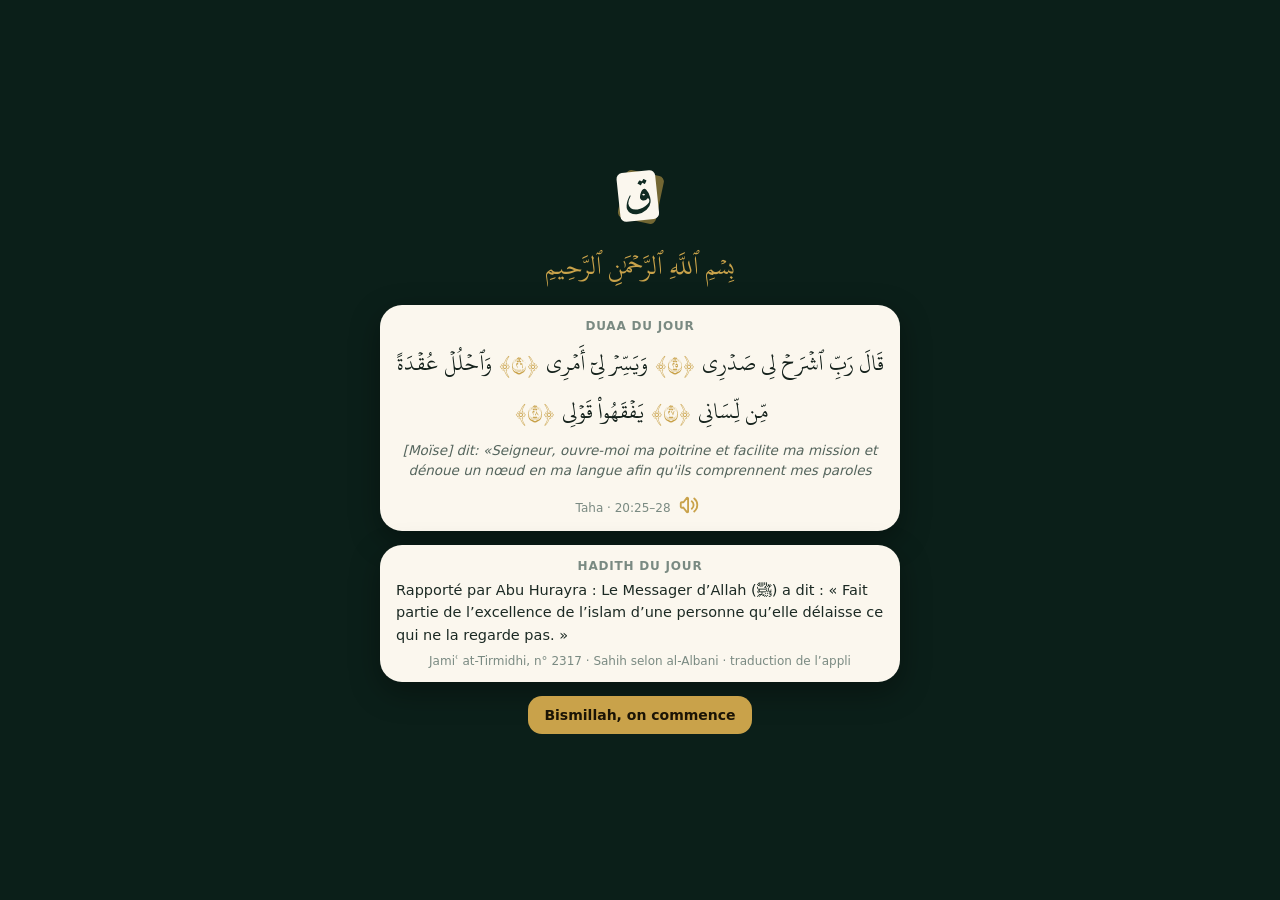
==== index.html @ bb736554 "v2.6.0 : Mot à mot, retirer un mot placé puis valider Co-Authored-By: Claude Sonnet 5.5 <noreply@ant" ====
<!DOCTYPE html>
<html lang="fr">
<head>
<meta charset="utf-8">
<meta name="viewport" content="width=device-width, initial-scale=1, viewport-fit=cover, user-scalable=no">
<title>Muraja'a — Révision du Coran</title>
<meta name="description" content="Révise le Coran en jouant : cartes à glisser, audio, récitation et suivi.">
<meta property="og:type" content="website">
<meta property="og:site_name" content="Muraja'a">
<meta property="og:title" content="Muraja'a : révise le Coran en jouant">
<meta property="og:description" content="Cartes à glisser, audio, récitation et suivi de ta mémorisation.">
<meta property="og:url" content="https://generalmanagerapp.github.io/coran-revision/">
<meta property="og:image" content="https://generalmanagerapp.github.io/coran-revision/icons/og-image.png">
<meta property="og:image:width" content="1200">
<meta property="og:image:height" content="630">
<meta name="twitter:card" content="summary_large_image">
<meta name="twitter:image" content="https://generalmanagerapp.github.io/coran-revision/icons/og-image.png">
<meta name="theme-color" content="#0f2a22">
<link rel="manifest" href="manifest.webmanifest">
<link rel="icon" href="icons/icon.svg" type="image/svg+xml">
<link rel="icon" href="icons/favicon-32.png" sizes="32x32" type="image/png">
<link rel="apple-touch-icon" href="icons/apple-touch-icon.png">
<meta name="apple-mobile-web-app-capable" content="yes">
<meta name="apple-mobile-web-app-title" content="Muraja'a">
<meta name="application-name" content="Muraja'a">
<meta name="apple-mobile-web-app-status-bar-style" content="black-translucent">
<link rel="preload" href="fonts/uthmanic-hafs.woff2?v=2.6.0" as="font" type="font/woff2" crossorigin>
<link rel="stylesheet" href="style.css?v=2.6.0">
</head>
<body>
<div id="app">
  <header class="top">
    <div class="brand"><img class="logo" src="icons/logo-mark.svg" alt="" width="22" height="25"> Muraja'a <span class="brand-ar">مراجعة</span></div>
    <div id="sessionInfo" class="session"></div>
  </header>

  <main>
    <!-- RÉVISER -->
    <section id="view-revise" class="view active">
      <div id="modeBar" class="modebar"></div>
      <div id="weakBar" class="weakbar" hidden></div>
      <div id="goal" class="goal"><span></span><i><b></b></i></div>
      <div id="deck" class="deck"></div>
      <div id="deckHint" class="hint"></div>
    </section>

    <!-- SOURATES -->
    <section id="view-surahs" class="view">
      <div class="seg"><button data-tab="s" class="on">Sourates</button><button data-tab="j">Juz</button><button data-tab="h">Hizb</button></div>
      <div class="toolbar">
        <input id="surahSearch" type="search" placeholder="Rechercher une sourate…">
      </div>
      <div class="quick">
        <button data-quick="amma">Juz ʿAmma</button>
        <button data-quick="tabarak">Juz Tabārak</button>
        <button data-quick="none">Tout décocher</button>
      </div>
      <div id="selCount" class="selcount"></div>
      <div id="surahList"></div>
    </section>

    <!-- LIRE -->
    <section id="view-read" class="view">
      <div class="rbar">
        <button data-rnav="-1" aria-label="Sourate précédente">‹</button>
        <select id="readSel" aria-label="Sourate"></select>
        <button data-rnav="1" aria-label="Sourate suivante">›</button>
      </div>
      <div class="rctl">
        <button id="rPlay" class="btn gold"><svg class="ic " width="18" height="18" viewBox="0 0 24 24" fill="none" stroke="currentColor" stroke-width="2" stroke-linecap="round" stroke-linejoin="round" aria-hidden="true"><path d="M7 4v16l13 -8l-13 -8" /></svg> Écouter</button>
        <button id="rRep" class="btn light" aria-pressed="false"><svg class="ic " width="18" height="18" viewBox="0 0 24 24" fill="none" stroke="currentColor" stroke-width="2" stroke-linecap="round" stroke-linejoin="round" aria-hidden="true"><path d="M4 12v-3a3 3 0 0 1 3 -3h13m-3 -3l3 3l-3 3" /> <path d="M20 12v3a3 3 0 0 1 -3 3h-13m3 3l-3 -3l3 -3" /></svg> Répéter le verset</button>
        <button id="rMask" class="btn light" aria-pressed="false"><svg class="ic " width="18" height="18" viewBox="0 0 24 24" fill="none" stroke="currentColor" stroke-width="2" stroke-linecap="round" stroke-linejoin="round" aria-hidden="true"><path d="M10.585 10.587a2 2 0 0 0 2.829 2.828" /> <path d="M16.681 16.673a8.717 8.717 0 0 1 -4.681 1.327c-3.6 0 -6.6 -2 -9 -6c1.272 -2.12 2.712 -3.678 4.32 -4.674m2.86 -1.146a9.055 9.055 0 0 1 1.82 -.18c3.6 0 6.6 2 9 6c-.666 1.11 -1.379 2.067 -2.138 2.87" /> <path d="M3 3l18 18" /></svg> Masquer</button>
      </div>
      <div id="rExtra" class="rctl2"></div>
      <div id="readBox"></div>
      <div id="nowPlay" class="nowplay" hidden><button data-np="-1" aria-label="Verset précédent">‹</button><span></span><button data-np="1" aria-label="Verset suivant">›</button></div>
    </section>

    <!-- STATS -->
    <section id="view-stats" class="view"><div id="statsBox"></div><div class="adbox" id="adStats" hidden></div></section>

    <!-- RÉGLAGES -->
    <section id="view-settings" class="view"><div id="settingsBox"></div><div class="adbox" id="adSet" hidden></div></section>
  </main>

  <nav class="tabs">
    <button data-view="revise" class="on"><svg class="ic nav" width="23" height="23" viewBox="0 0 24 24" fill="none" stroke="currentColor" stroke-width="2" stroke-linecap="round" stroke-linejoin="round" aria-hidden="true"><path d="M3.604 7.197l7.138 -3.109a.96 .96 0 0 1 1.27 .527l4.924 11.902a1 1 0 0 1 -.514 1.304l-7.137 3.109a.96 .96 0 0 1 -1.271 -.527l-4.924 -11.903a1 1 0 0 1 .514 -1.304l0 .001" /> <path d="M15 4h1a1 1 0 0 1 1 1v3.5" /> <path d="M20 6c.264 .112 .52 .217 .768 .315a1 1 0 0 1 .53 1.311l-2.298 5.374" /></svg>Réviser</button>
    <button data-view="read"><svg class="ic nav" width="23" height="23" viewBox="0 0 24 24" fill="none" stroke="currentColor" stroke-width="2" stroke-linecap="round" stroke-linejoin="round" aria-hidden="true"><path d="M19 4v16h-12a2 2 0 0 1 -2 -2v-12a2 2 0 0 1 2 -2h12" /> <path d="M19 16h-12a2 2 0 0 0 -2 2" /> <path d="M9 8h6" /></svg>Lire</button>
    <button data-view="surahs"><svg class="ic nav" width="23" height="23" viewBox="0 0 24 24" fill="none" stroke="currentColor" stroke-width="2" stroke-linecap="round" stroke-linejoin="round" aria-hidden="true"><path d="M3.5 5.5l1.5 1.5l2.5 -2.5" /> <path d="M3.5 11.5l1.5 1.5l2.5 -2.5" /> <path d="M3.5 17.5l1.5 1.5l2.5 -2.5" /> <path d="M11 6l9 0" /> <path d="M11 12l9 0" /> <path d="M11 18l9 0" /></svg>Sourates</button>
    <button data-view="stats"><svg class="ic nav" width="23" height="23" viewBox="0 0 24 24" fill="none" stroke="currentColor" stroke-width="2" stroke-linecap="round" stroke-linejoin="round" aria-hidden="true"><path d="M3 13a1 1 0 0 1 1 -1h4a1 1 0 0 1 1 1v6a1 1 0 0 1 -1 1h-4a1 1 0 0 1 -1 -1l0 -6" /> <path d="M15 9a1 1 0 0 1 1 -1h4a1 1 0 0 1 1 1v10a1 1 0 0 1 -1 1h-4a1 1 0 0 1 -1 -1l0 -10" /> <path d="M9 5a1 1 0 0 1 1 -1h4a1 1 0 0 1 1 1v14a1 1 0 0 1 -1 1h-4a1 1 0 0 1 -1 -1l0 -14" /> <path d="M4 20h14" /></svg>Suivi</button>
    <button data-view="settings"><svg class="ic nav" width="23" height="23" viewBox="0 0 24 24" fill="none" stroke="currentColor" stroke-width="2" stroke-linecap="round" stroke-linejoin="round" aria-hidden="true"><path d="M10.325 4.317c.426 -1.756 2.924 -1.756 3.35 0a1.724 1.724 0 0 0 2.573 1.066c1.543 -.94 3.31 .826 2.37 2.37a1.724 1.724 0 0 0 1.065 2.572c1.756 .426 1.756 2.924 0 3.35a1.724 1.724 0 0 0 -1.066 2.573c.94 1.543 -.826 3.31 -2.37 2.37a1.724 1.724 0 0 0 -2.572 1.065c-.426 1.756 -2.924 1.756 -3.35 0a1.724 1.724 0 0 0 -2.573 -1.066c-1.543 .94 -3.31 -.826 -2.37 -2.37a1.724 1.724 0 0 0 -1.065 -2.572c-1.756 -.426 -1.756 -2.924 0 -3.35a1.724 1.724 0 0 0 1.066 -2.573c-.94 -1.543 .826 -3.31 2.37 -2.37c1 .608 2.296 .07 2.572 -1.065" /> <path d="M9 12a3 3 0 1 0 6 0a3 3 0 0 0 -6 0" /></svg>Réglages</button>
  </nav>
</div>
<div id="loading" class="loading"><div class="lts" aria-hidden="true"><i class="lt" style="left:43%;top:24%;font-size:32px;--r:-2deg;animation-delay:-1.2s;animation-duration:5.2s">ق</i><i class="lt" style="left:76%;top:12%;font-size:31px;--r:2deg;animation-delay:-2.7s;animation-duration:5.9s">ر</i><i class="lt" style="left:55%;top:13%;font-size:29px;--r:11deg;animation-delay:-0.7s;animation-duration:7.2s">آ</i><i class="lt" style="left:17%;top:33%;font-size:29px;--r:11deg;animation-delay:-1.9s;animation-duration:7.3s">ن</i><i class="lt" style="left:76%;top:55%;font-size:34px;--r:-7deg;animation-delay:-0.1s;animation-duration:5.9s">ك</i><i class="lt" style="left:55%;top:23%;font-size:37px;--r:-19deg;animation-delay:-1.6s;animation-duration:7.3s">ت</i><i class="lt" style="left:76%;top:78%;font-size:30px;--r:11deg;animation-delay:-1.9s;animation-duration:6.5s">ا</i><i class="lt" style="left:9%;top:84%;font-size:53px;--r:24deg;animation-delay:-0.6s;animation-duration:7.7s">ب</i><i class="lt" style="left:42%;top:64%;font-size:45px;--r:-10deg;animation-delay:-1.8s;animation-duration:6.8s">ه</i><i class="lt" style="left:25%;top:36%;font-size:57px;--r:-4deg;animation-delay:-0.2s;animation-duration:6.2s">د</i><i class="lt" style="left:59%;top:41%;font-size:58px;--r:1deg;animation-delay:-1.8s;animation-duration:5.3s">ى</i><i class="lt" style="left:23%;top:48%;font-size:28px;--r:17deg;animation-delay:-0.5s;animation-duration:7.0s">ن</i><i class="lt" style="left:11%;top:76%;font-size:46px;--r:-4deg;animation-delay:-1.7s;animation-duration:8.5s">و</i><i class="lt" style="left:90%;top:49%;font-size:55px;--r:-21deg;animation-delay:-1.8s;animation-duration:7.3s">ر</i><i class="lt" style="left:13%;top:39%;font-size:29px;--r:21deg;animation-delay:-1.4s;animation-duration:7.7s">ح</i><i class="lt" style="left:91%;top:44%;font-size:54px;--r:-7deg;animation-delay:-1.9s;animation-duration:9.0s">م</i><i class="lt" style="left:93%;top:54%;font-size:55px;--r:-3deg;animation-delay:-2.7s;animation-duration:6.4s">ة</i><i class="lt" style="left:23%;top:83%;font-size:44px;--r:-17deg;animation-delay:-0.4s;animation-duration:5.2s">ذ</i><i class="lt" style="left:33%;top:55%;font-size:31px;--r:-15deg;animation-delay:-1.2s;animation-duration:8.5s">ك</i><i class="lt" style="left:59%;top:56%;font-size:53px;--r:10deg;animation-delay:-1.6s;animation-duration:8.5s">ر</i><i class="lt" style="left:37%;top:58%;font-size:50px;--r:-11deg;animation-delay:-3.0s;animation-duration:7.7s">ع</i><i class="lt" style="left:21%;top:15%;font-size:40px;--r:-25deg;animation-delay:-0.5s;animation-duration:5.9s">ل</i><i class="lt" style="left:64%;top:80%;font-size:35px;--r:1deg;animation-delay:-0.5s;animation-duration:6.1s">م</i><i class="lt" style="left:70%;top:52%;font-size:34px;--r:19deg;animation-delay:-1.8s;animation-duration:6.3s">إ</i><i class="lt" style="left:67%;top:84%;font-size:55px;--r:24deg;animation-delay:-2.0s;animation-duration:8.0s">ي</i><i class="lt" style="left:89%;top:76%;font-size:32px;--r:5deg;animation-delay:-1.2s;animation-duration:6.6s">م</i></div><span class="ltxt">Chargement du Coran…</span></div>
<script src="ads-config.js?v=2.6.0"></script>
<script src="app.js?v=2.6.0"></script>
</body>
</html>
---- style.css ----
@font-face{font-family:'Uthmanic Hafs';src:url(fonts/uthmanic-hafs.woff2?v=2.0.2) format('woff2');font-display:swap}
@font-face{font-family:'Amiri Quran';src:url(fonts/amiri-quran-arabic-400-normal.woff2) format('woff2');font-display:swap}
:root,[data-theme=emeraude]{
  --bg:#0b1f19;--bg2:#0f2a22;--surface2:#0d241d;--bg-img:none;--text:#eef3ef;--text2:#b9c9c0;--text3:#8fa79b;--line2:#1d3d33;--line3:#2c5446;
  --gold:#c9a24a;--on-gold:#1b1405;--card:#fbf7ee;--ink:#1c2a24;--muted:#7a8a82;--line:#e6dfcf;--opt:#fff;--tagbg:#efe6d0;--tagfg:#7a5d1d;
  --arc:#14211b;--frc:#55655d;--ar-list:#e9dcb8;--green:#2f9e6a;--red:#d4554b;--amber:#e0a33a;
  --good-bg:#e7f6ee;--good-fg:#1e7a50;--bad-bg:#fbe9e7;--bad-fg:#a8352c;--mid-bg:#fdf2dc;--mid-fg:#8a5d0b;--btn:#1c3a30;
  --r-card:22px;--r-opt:14px;--r-btn:14px;--r-chip:999px;--card-shadow:0 10px 30px rgba(0,0,0,.35);--card-border:0;--opt-bw:2px;--opt-shadow:none;--btn-border:0;--chip-bw:1px;
  --font:system-ui,-apple-system,'Segoe UI',Roboto,sans-serif;--font-title:var(--font);
  --ar:'Uthmanic Hafs','Amiri Quran','Scheherazade New','Traditional Arabic',serif;
}
[data-theme=manuscrit]{
  --bg:#efe2c4;--bg2:#e6d5ae;--surface2:#e9dab8;--text:#3b2a1a;--text2:#5a3f26;--text3:#7a5a3a;--line2:#cdb48a;--line3:#b08a5a;
  --gold:#9b2c1f;--on-gold:#f7ecd4;--card:#f8efd9;--ink:#2a1a0c;--muted:#7a5a3a;--line:#d6bd92;--opt:#fbf5e6;--tagbg:#f1dcc6;--tagfg:#9b2c1f;
  --arc:#2a1a0c;--frc:#6b4a2a;--ar-list:#5a3412;--green:#4f6b2a;--good-bg:#eef0d8;--good-fg:#3f5a1f;--btn:#5a3412;
  --r-card:6px;--r-opt:4px;--r-btn:4px;--r-chip:4px;--card-shadow:0 2px 0 #c7a676,0 8px 20px rgba(90,52,18,.18);--card-border:1px solid #c7a676;--opt-bw:1px;
  --font:'Cormorant Garamond',Georgia,serif;--font-title:var(--font);
}
[data-theme=manuscrit] .card{outline:1px solid #c7a676;outline-offset:-7px}
[data-theme=manuscrit] body,[data-theme=manuscrit] .opt.fr-opt{font-size:110%}
[data-theme=minimal]{
  --bg:#f5f5f7;--bg2:#ffffff;--surface2:#ececf1;--text:#111;--text2:#3a3a3c;--text3:#6e6e73;--line2:#e5e5ea;--line3:#d1d1d6;
  --gold:#1d4fd8;--on-gold:#fff;--card:#fff;--ink:#111;--muted:#6e6e73;--line:#ececf1;--opt:#f5f5f7;--tagbg:#eef3ff;--tagfg:#1d4fd8;
  --arc:#111;--frc:#6e6e73;--ar-list:#111;--green:#1d4fd8;--good-bg:#eef3ff;--good-fg:#1d4fd8;--btn:#111;
  --r-card:20px;--r-opt:12px;--r-btn:12px;--card-shadow:0 1px 2px rgba(0,0,0,.06),0 8px 24px rgba(0,0,0,.06);--opt-bw:1.5px;
  --font:Inter,system-ui,-apple-system,sans-serif;
}
[data-theme=minimal] .chip{background:#e8e8ed;border-color:transparent}
[data-theme=minimal] .chip.on{background:#111;border-color:#111;color:#fff}
[data-theme=nuit]{
  --bg:#0d1033;--bg2:#0a0c28;--surface2:#141850;--text:#e8ebff;--text2:#c7cdf5;--text3:#9aa3d9;--line2:#1e2360;--line3:#2e3577;
  --gold:#f4e3a1;--on-gold:#1b1d3d;--card:#171b4a;--ink:#fff;--muted:#9aa3d9;--line:#2e3577;--opt:#1f2459;--tagbg:#262b6b;--tagfg:#f4e3a1;
  --arc:#fff;--frc:#b7bde8;--ar-list:#f4e3a1;--green:#5ee0b0;--good-bg:#1d3b48;--good-fg:#7ff0c6;--bad-bg:#4a1f35;--bad-fg:#ff9fb5;--mid-bg:#4a3d1f;--mid-fg:#ffd98a;--btn:#262b6b;
  --r-card:26px;--r-opt:16px;--r-btn:16px;--card-shadow:0 0 40px rgba(120,130,255,.15);--card-border:1px solid #2e3577;--opt-bw:1.5px;
  --font:Nunito,system-ui,sans-serif;
  --bg-img:radial-gradient(1.5px 1.5px at 20px 30px,#fff,transparent),radial-gradient(1px 1px at 90px 80px,#ddd,transparent),radial-gradient(1.5px 1.5px at 160px 20px,#fff,transparent),radial-gradient(1px 1px at 130px 140px,#ccc,transparent),radial-gradient(1px 1px at 40px 170px,#eee,transparent);--bg-size:200px 200px;
}
[data-theme=ludique]{
  --bg:#eafaf3;--bg2:#ffffff;--surface2:#d9f3e7;--text:#21323a;--text2:#3d5560;--text3:#6a7d86;--line2:#c9e9db;--line3:#bfe3d3;
  --gold:#16a36b;--on-gold:#fff;--card:#fff;--ink:#21323a;--muted:#6a7d86;--line:#e2ece8;--opt:#fff;--tagbg:#fff2c9;--tagfg:#a26a00;
  --arc:#21323a;--frc:#6a7d86;--ar-list:#16a36b;--green:#16a36b;--good-bg:#d9f7e8;--good-fg:#0e7a4f;--btn:#ff8a5b;
  --r-card:28px;--r-opt:18px;--r-btn:18px;--r-chip:14px;--card-shadow:0 6px 0 #c9e9db;--opt-bw:2.5px;--opt-shadow:0 4px 0 #e2ece8;
  --font:'Baloo 2',system-ui,sans-serif;
}
[data-theme=ludique] .chip{background:#fff;border-color:transparent;box-shadow:0 3px 0 #c9e9db}
[data-theme=ludique] .chip.on{box-shadow:0 3px 0 #0e7a4f}
[data-theme=ludique] .btn{box-shadow:0 4px 0 rgba(0,0,0,.18)}
[data-theme=ludique] .opt.good{box-shadow:0 4px 0 #0e7a4f}
[data-theme=desert]{
  --bg:#f3e3c7;--bg2:#fffaf1;--surface2:#ecd6b3;--text:#3d2b1f;--text2:#6b4a2f;--text3:#8a6a4c;--line2:#e3c9a0;--line3:#c9a57a;
  --gold:#b8561b;--on-gold:#fff8ec;--card:#fffaf1;--ink:#3d2b1f;--muted:#8a6a4c;--line:#ecd6b3;--opt:#fbf1e1;--tagbg:#f6e1c3;--tagfg:#8a4a17;
  --arc:#3d2b1f;--frc:#7a5a40;--ar-list:#7a3e12;--green:#6b8a2f;--good-bg:#edf3dc;--good-fg:#4f6b1f;--btn:#7a3e12;
  --card-shadow:0 12px 30px rgba(122,62,18,.18);--opt-bw:1.5px;
  --font:Lora,Georgia,serif;
  --bg-img:url("data:image/svg+xml,%3Csvg xmlns='http://www.w3.org/2000/svg' viewBox='0 0 390 180' preserveAspectRatio='none'%3E%3Cpath d='M0 120 Q100 60 200 110 T390 90 V180 H0z' fill='%23e8cfa3'/%3E%3Cpath d='M0 150 Q120 100 240 140 T390 130 V180 H0z' fill='%23dcb982'/%3E%3C/svg%3E");--bg-size:100% 30%;
}
[data-theme=desert] body{background-repeat:no-repeat;background-position:bottom}
[data-theme=medina]{
  --bg:#dbe9fb;--bg2:#ffffff;--surface2:#c9dcf7;--text:#0e2a52;--text2:#2a4a78;--text3:#5a7398;--line2:#cfe0fb;--line3:#a9c4ee;
  --gold:#2d6cdf;--on-gold:#fff;--card:#fff;--ink:#0e2a52;--muted:#5a7398;--line:#cfe0fb;--opt:#f2f7ff;--tagbg:#e6efff;--tagfg:#2d6cdf;
  --arc:#0e2a52;--frc:#5a7398;--ar-list:#2d6cdf;--green:#1b9e6e;--good-bg:#e3f7ef;--good-fg:#137a54;--btn:#0e2a52;
  --r-card:22px;--r-opt:16px;--r-btn:16px;--card-shadow:0 10px 30px rgba(45,108,223,.22);--opt-bw:1.5px;
  --font:Quicksand,system-ui,sans-serif;
}
[data-theme=medina] .card{border-radius:140px 140px 22px 22px}
[data-theme=medina] .card .head{padding-top:30px;justify-content:center;gap:10px}
[data-theme=medina] .top{background:#2d6cdf;color:#fff;border-radius:0 0 28px 28px;margin-bottom:8px}
[data-theme=medina] .session{color:#dbe9fb}
[data-theme=oled]{
  --bg:#000;--bg2:#000;--surface2:#0d0d0d;--text:#fff;--text2:#bbb;--text3:#777;--line2:#1a1a1a;--line3:#2a2a2a;
  --gold:#7dff9b;--on-gold:#000;--card:#0d0d0d;--ink:#eee;--muted:#8a8a8a;--line:#262626;--opt:#141414;--tagbg:#1a1a1a;--tagfg:#7dff9b;
  --arc:#fff;--frc:#9a9a9a;--ar-list:#ddd;--green:#7dff9b;--good-bg:#0c2014;--good-fg:#7dff9b;--bad-bg:#2a0d0d;--bad-fg:#ff7b7b;--mid-bg:#2a220d;--mid-fg:#ffd27b;--btn:#1a1a1a;
  --r-card:18px;--r-opt:12px;--r-btn:12px;--r-chip:8px;--card-shadow:none;--card-border:1px solid #222;--opt-bw:1px;
  --font:Inter,system-ui,sans-serif;--font-title:'JetBrains Mono',monospace;
}
[data-theme=oled] .chip.on{background:transparent;color:#7dff9b}
[data-theme=nuit] .btn.ok{color:#0d1033}
[data-theme=oled] .btn.ok,[data-theme=oled] .btn.gold{color:#000}
/* sélecteur de thème */
.themes{display:grid;grid-template-columns:repeat(2,1fr);gap:10px;margin-bottom:10px}
.theme{display:flex;align-items:center;gap:10px;padding:10px;border-radius:14px;border:2px solid var(--line2);background:var(--bg2);color:var(--text);font:600 13.5px var(--font);text-align:left}
.theme.on{border-color:var(--gold)}
.theme .sw{display:flex;width:44px;height:30px;border-radius:8px;overflow:hidden;flex-shrink:0;border:1px solid rgba(0,0,0,.15)}
.theme .sw i{flex:1}
*{box-sizing:border-box;-webkit-tap-highlight-color:transparent}
html,body{margin:0;height:100%;background:var(--bg);color:var(--text);font-family:var(--font);background-image:var(--bg-img);background-attachment:fixed;background-size:var(--bg-size,auto)}
html,body{overflow:hidden;overscroll-behavior:none}
#app{display:flex;flex-direction:column;position:fixed;top:0;bottom:0;left:0;right:0;max-width:560px;margin:0 auto}
.top{display:flex;justify-content:space-between;align-items:center;padding:calc(env(safe-area-inset-top) + 10px) 16px 8px}
.brand{font-weight:700;font-size:17px;letter-spacing:.2px}
.brand{font-family:var(--font-title)}
.logo{vertical-align:-5px;margin-right:6px}
.session{font-size:13px;color:var(--text2)}
main{flex:1;overflow:hidden;position:relative}
.view{display:none;height:100%;overflow-y:auto;padding:4px 14px 20px}
.view.active{display:block}
#view-revise.active{display:flex;flex-direction:column;overflow:hidden}
.tabs{display:flex;background:var(--bg2);border-top:1px solid var(--line2);padding-bottom:env(safe-area-inset-bottom)}
.tabs button{flex:1;background:none;border:0;color:var(--text3);font:600 11px var(--font);padding:8px 0 10px;display:flex;flex-direction:column;align-items:center;gap:2px}
.tabs button span{font-size:19px}
.tabs button.on{color:var(--gold)}

/* mode bar */
.modebar{display:flex;gap:6px;overflow-x:auto;padding:4px 0 10px;scrollbar-width:none;flex-shrink:0}
.modebar::-webkit-scrollbar{display:none}
.chip{flex-shrink:0;border:var(--chip-bw) solid var(--line3);background:transparent;color:var(--text2);border-radius:var(--r-chip);padding:6px 12px;font:600 12.5px var(--font)}
.chip.on{background:var(--gold);border-color:var(--gold);color:var(--on-gold)}

/* deck & cards */
.deck{position:relative;flex:1;min-height:0}
.card{position:absolute;inset:0;background:var(--card);color:var(--ink);border-radius:var(--r-card);box-shadow:var(--card-shadow);border:var(--card-border);
  display:flex;flex-direction:column;overflow:hidden;touch-action:pan-y;user-select:none;will-change:transform}
.card.back{transform:scale(.95) translateY(14px);opacity:.6}
.card.fly{transition:transform .35s ease-out,opacity .35s}
.card .head{display:flex;justify-content:space-between;align-items:center;padding:12px 16px 6px;font-size:12px;color:var(--muted);flex-shrink:0}
.card .tag{background:var(--tagbg);color:var(--tagfg);border-radius:999px;padding:3px 9px;font-weight:700}
.card *{touch-action:pan-y}
.card .body{flex:1;overflow-y:auto;overscroll-behavior:contain;padding:4px 16px 14px;-webkit-overflow-scrolling:touch}
.card .q{font-size:13.5px;color:var(--muted);text-align:center;margin:4px 0 8px;font-weight:600}
.ar{font-family:var(--ar);direction:rtl;text-align:center;line-height:2.1;font-size:calc(27px*var(--as,1));color:var(--arc)}
.ar.small{font-size:calc(22px*var(--as,1));line-height:1.95}
.ar.xs{font-size:calc(19px*var(--as,1));line-height:1.85}
.fr{font-size:13.5px;color:var(--frc);text-align:center;font-style:italic;margin-top:6px;line-height:1.45}
.ref{text-align:center;font-size:12px;color:var(--muted);margin-top:4px}
.blank{display:inline-block;min-width:70px;border-bottom:3px solid var(--gold);margin:0 4px}
.opts{display:flex;flex-direction:column;gap:8px;margin-top:12px}
.opt{background:var(--opt);border:var(--opt-bw) solid var(--line);border-radius:var(--r-opt);box-shadow:var(--opt-shadow);padding:8px 12px;font-family:var(--ar);direction:rtl;font-size:21px;line-height:1.9;color:var(--ink);text-align:right}
.opt.fr-opt{font-family:var(--font);direction:ltr;text-align:left;font-size:15px;line-height:1.4}
.opt.good{border-color:var(--green);background:var(--good-bg)}
.opt.bad{border-color:var(--red);background:var(--bad-bg)}
.opt.dim{opacity:.55}
.opt .num{font-family:var(--font);font-size:12px;font-weight:700;color:var(--on-gold);background:var(--gold);border-radius:50%;width:22px;height:22px;display:inline-flex;align-items:center;justify-content:center;margin-left:8px;vertical-align:middle}
.result{margin-top:12px;padding:10px 12px;border-radius:14px;font-size:14px;font-weight:600;text-align:center}
.result.ok{background:var(--good-bg);color:var(--good-fg)}
.result.mid{background:var(--mid-bg);color:var(--mid-fg)}
.result.ko{background:var(--bad-bg);color:var(--bad-fg)}
.reveal{margin-top:10px;border-top:1px dashed var(--line);padding-top:8px}
.w-ok{color:var(--good-fg)}
.w-ko{color:var(--bad-fg);text-decoration:underline wavy rgba(192,57,43,.5)}
.btnrow{display:flex;gap:8px;justify-content:center;margin-top:12px;flex-wrap:wrap}
.btn{border:var(--btn-border);border-radius:var(--r-btn);padding:11px 16px;font:700 14px var(--font);background:var(--btn);color:#fff}
.btn.gold{background:var(--gold);color:var(--on-gold)}
.btn.light{background:var(--tagbg);color:var(--tagfg)}
.btn.ok{background:var(--green)}
.btn.mid{background:var(--amber)}
.btn.ko{background:var(--red)}
.btn.rec{background:var(--red);animation:pulse 1.2s infinite}
@keyframes pulse{50%{box-shadow:0 0 0 10px rgba(212,85,75,.15)}}
.transcript{font-family:var(--ar);direction:rtl;text-align:center;font-size:19px;color:var(--frc);min-height:30px;margin-top:8px}
.stamp{position:absolute;top:22px;padding:4px 12px;border:3px solid;border-radius:10px;font:800 20px var(--font);opacity:0;transform:rotate(-12deg);pointer-events:none}
.stamp.r{left:18px;color:var(--green);border-color:var(--green)}
.stamp.l{right:18px;color:var(--red);border-color:var(--red);transform:rotate(12deg)}
.hint{text-align:center;font-size:12.5px;color:var(--text2);padding:8px 0 2px;flex-shrink:0;min-height:26px}
.empty{color:var(--text2);text-align:center;padding:40px 20px;line-height:1.6}
.empty .btn{margin-top:14px}
.play{background:none;border:0;font-size:22px;padding:0 4px;cursor:pointer}

/* surahs */
.toolbar input{width:100%;padding:11px 14px;border-radius:12px;border:1px solid var(--line3);background:var(--bg2);color:var(--text);font-size:15px}
.quick{display:flex;gap:6px;margin:10px 0 4px;flex-wrap:wrap}
.quick button{border:1px solid var(--line3);background:transparent;color:var(--text2);border-radius:10px;padding:6px 10px;font:600 12.5px var(--font)}
.selcount{font-size:13px;color:var(--text2);margin:8px 2px}
.juz{margin-top:14px}
.juz h3{display:flex;justify-content:space-between;align-items:center;font-size:13px;color:var(--gold);margin:0 2px 6px;text-transform:uppercase;letter-spacing:.6px}
.juz h3 button{background:none;border:1px solid var(--line3);color:var(--text2);border-radius:8px;font:600 11px var(--font);padding:3px 8px;text-transform:none}
.srow{display:flex;align-items:center;gap:10px;padding:9px 10px;border-radius:12px;background:var(--bg2);margin-bottom:5px}
.srow input{width:20px;height:20px;accent-color:var(--gold)}
.srow .n{width:28px;font-size:12px;color:var(--text3);text-align:center}
.srow .t{flex:1}
.srow .t b{font-size:14.5px;font-weight:600}
.srow .t small{display:block;color:var(--text3);font-size:12px}
.srow .a{font-family:var(--ar);font-size:22px;color:var(--ar-list)}
.srow .m{width:46px;height:5px;border-radius:3px;background:var(--line2);overflow:hidden}
.srow .m i{display:block;height:100%;background:var(--green)}

/* stats & settings */
.grid{display:grid;grid-template-columns:1fr 1fr;gap:10px;margin-top:6px}
.tile{background:var(--bg2);border-radius:16px;padding:14px}
.tile b{display:block;font-size:24px;color:var(--text)}
.tile span{font-size:12px;color:var(--text3)}
h2{font-size:15px;color:var(--gold);margin:22px 2px 10px}
.bar{display:flex;align-items:center;gap:10px;margin:6px 0;font-size:13px}
.bar .lbl{width:120px;white-space:nowrap;overflow:hidden;text-overflow:ellipsis}
.bar .trk{flex:1;height:10px;background:var(--line2);border-radius:5px;overflow:hidden;display:flex}
.bar .trk i{display:block;height:100%}
.bar .v{width:40px;text-align:right;color:var(--text2)}
.heat{display:grid;grid-template-columns:repeat(15,1fr);gap:3px}
.heat i{aspect-ratio:1;border-radius:3px;background:var(--line2)}
.set{background:var(--bg2);border-radius:14px;padding:4px 12px;margin-bottom:10px}
.set label{display:flex;justify-content:space-between;align-items:center;padding:11px 0;border-bottom:1px solid var(--line2);font-size:14.5px;gap:10px}
.set label:last-child{border-bottom:0}
.set small{display:block;color:var(--text3);font-size:12px}
.set input[type=checkbox]{width:22px;height:22px;accent-color:var(--gold);flex-shrink:0}
.set select{background:var(--bg);color:var(--text);border:1px solid var(--line3);border-radius:8px;padding:6px;font-size:13px;max-width:55%}
.danger{background:transparent;border:1px solid var(--red);color:var(--red);border-radius:12px;padding:10px 14px;font:600 13px var(--font);width:100%;margin-top:6px}
.legend{font-size:12px;color:var(--text3);display:flex;gap:12px;margin-top:6px}
.legend i{display:inline-block;width:10px;height:10px;border-radius:2px;margin-right:4px;vertical-align:-1px}
.loading{position:fixed;inset:0;background:var(--bg);display:flex;align-items:center;justify-content:center;color:var(--gold);font-weight:600;z-index:10}
.foot{font-size:11.5px;color:var(--text3);text-align:center;margin-top:20px;line-height:1.5}
.range{display:flex;align-items:center;gap:8px;margin:-2px 0 8px 40px;padding:6px 10px;font-size:13px;color:var(--text2);background:var(--surface2);border-radius:10px;flex-wrap:wrap}
.range input{width:62px;padding:6px 8px;border-radius:8px;border:1px solid var(--line3);background:var(--bg);color:var(--text);font-size:15px;text-align:center}
.range .rn{color:var(--text3);font-size:12px}
.range button{margin-left:auto;background:none;border:1px solid var(--line3);color:var(--text2);border-radius:8px;font:600 12px var(--font);padding:5px 9px}

/* onglets sélection */
.seg{display:flex;background:var(--bg2);border-radius:12px;padding:3px;margin:4px 0 10px;gap:3px}
.seg button{flex:1;border:0;background:none;color:var(--text2);font:600 13.5px var(--font);padding:8px;border-radius:9px}
.seg button.on{background:var(--gold);color:var(--on-gold)}
.dgrid{display:grid;grid-template-columns:repeat(3,1fr);gap:8px}
.dgrid.two{grid-template-columns:repeat(2,1fr)}
.dv{position:relative;display:flex;flex-direction:column;align-items:flex-start;gap:2px;padding:10px;border-radius:12px;border:2px solid var(--line2);background:var(--bg2);color:var(--text);font:600 14px var(--font);text-align:left}
.dv small{font-weight:400;font-size:11.5px;color:var(--text3);white-space:nowrap;overflow:hidden;text-overflow:ellipsis;max-width:100%}
.dv i{position:absolute;top:8px;right:8px;font-style:normal;font-size:11px;color:var(--gold)}
.dv.full{border-color:var(--gold);background:var(--surface2)}
.dv.full b::after{content:' ✓';color:var(--gold)}
.dv.part{border-color:var(--line3);border-style:dashed}
/* lecture */
.rbar{display:flex;gap:8px;align-items:center;margin:4px 0 8px}
.rbar select{flex:1;min-width:0;padding:10px;border-radius:12px;border:1px solid var(--line3);background:var(--bg2);color:var(--text);font-size:15px}
.rbar button{width:42px;height:42px;border-radius:12px;border:1px solid var(--line3);background:var(--bg2);color:var(--text);font-size:22px}
.rctl{display:flex;gap:6px;flex-wrap:wrap;margin-bottom:10px}
.rctl .btn{padding:9px 12px;font-size:13px}
#readBox{background:var(--card);color:var(--ink);border-radius:var(--r-card);border:var(--card-border);box-shadow:var(--card-shadow);padding:14px 14px 24px}
.rhead{text-align:center;color:var(--muted);font-size:13px;padding-bottom:8px;border-bottom:1px dashed var(--line);margin-bottom:6px}
.rhead .ar{font-size:calc(34px*var(--as,1));color:var(--arc);line-height:1.8}
.rhead small{display:block;margin-top:2px}
.basm{font-size:26px;margin:8px 0}
.ra{padding:8px 8px;border-radius:12px;cursor:pointer;transition:background .2s}
.ra .ar{font-size:calc(26px*var(--as,1));line-height:2.1;text-align:right}
.ra .fr{text-align:left;font-style:normal;margin-top:0}
.ra.cur{background:var(--good-bg)}
.anum{color:var(--gold);font-size:.8em;white-space:nowrap}
.masked .ra:not(.shown) .ar{filter:blur(8px);opacity:.6}
.masked .ra:not(.shown) .fr{filter:blur(5px)}
#toast{position:fixed;left:50%;bottom:90px;transform:translateX(-50%) translateY(20px);background:#000c;color:#fff;padding:10px 16px;border-radius:12px;font-size:14px;opacity:0;transition:.25s;pointer-events:none;z-index:20}
#toast.on{opacity:1;transform:translateX(-50%)}

.brand-ar{font-family:var(--ar);font-weight:400;font-size:18px;color:var(--gold);margin-left:6px}

/* remettre en ordre */
.card .ord-item{touch-action:none;display:flex;align-items:center;gap:10px;cursor:grab;position:relative;transition:box-shadow .15s}
.card .ord-item .ot{flex:1}
.grip{font-family:var(--font);font-size:20px;color:var(--muted);direction:ltr;flex-shrink:0}
.ord-item.dragging{z-index:5;box-shadow:0 10px 24px rgba(0,0,0,.25);transition:none;cursor:grabbing;border-color:var(--gold)}

/* objectif */
.goal{display:flex;align-items:center;gap:10px;font-size:12px;color:var(--text2);margin:-4px 2px 8px;flex-shrink:0}
.goal i{flex:1;height:6px;border-radius:3px;background:var(--line2);overflow:hidden}
.goal b{display:block;height:100%;width:0;background:var(--gold);transition:width .4s}
.goal.done b{background:var(--green)}
.chip.pick{background:var(--surface2);border-style:dashed}
/* choix des exercices */
.sheet-bg{position:fixed;inset:0;background:rgba(0,0,0,.5);z-index:30;display:flex;align-items:flex-end;justify-content:center}
.sheet{background:var(--bg);color:var(--text);width:100%;max-width:560px;max-height:88dvh;overflow-y:auto;border-radius:22px 22px 0 0;padding:16px 16px calc(16px + env(safe-area-inset-bottom))}
.sheet h2{margin:4px 0 4px}
.sheet h3{font-size:12.5px;text-transform:uppercase;letter-spacing:.6px;color:var(--text3);margin:16px 2px 6px}
.muted{color:var(--text3);font-size:13px;margin:0}
.pk{display:flex;align-items:center;gap:10px;padding:10px;border-radius:12px;background:var(--bg2);margin-bottom:6px}
.pk input{width:22px;height:22px;accent-color:var(--gold);flex-shrink:0}
.pk .pi{font-size:22px}
.pk b{display:block;font-size:14.5px}
.pk small{display:block;color:var(--text3);font-size:12px}
/* mot à mot */
.mmline{min-height:60px;border-bottom:2px dashed var(--line);margin:8px 0 10px;padding-bottom:4px}
.mmcur{color:var(--gold);animation:blink 1s infinite}
@keyframes blink{50%{opacity:.2}}
.tiles{display:flex;flex-wrap:wrap;gap:8px;justify-content:center;direction:rtl}
.wtile{font-family:var(--ar);font-size:22px;line-height:1.7;padding:4px 14px;border-radius:12px;border:2px solid var(--line);background:var(--opt);color:var(--ink);box-shadow:0 3px 0 var(--line)}
.wtile.used{visibility:hidden}
.shake{animation:shake .35s;border-color:var(--red)!important}
@keyframes shake{25%{transform:translateX(-6px)}75%{transform:translateX(6px)}}
/* premières lettres */
.fls{display:flex;flex-wrap:wrap;gap:8px;justify-content:center;direction:rtl;margin:10px 0}
.fls span{font-family:var(--ar);font-size:26px;min-width:44px;height:50px;display:flex;align-items:center;justify-content:center;border-radius:12px;background:var(--tagbg);color:var(--arc)}
/* effacement */
.lvl{display:flex;justify-content:space-between;gap:4px;margin:4px 0 8px}
.lvl span{flex:1;text-align:center;font-size:18px;color:var(--line)}
.lvl span small{display:block;font-size:10.5px;color:var(--muted)}
.lvl span.done{color:var(--gold)}
.lvl span.cur{color:var(--gold);opacity:.6}
.hid{color:var(--gold);opacity:.75}
/* défi */
.chrono{font-weight:700;color:var(--gold);font-size:15px}
.endc{display:flex;flex-direction:column;align-items:center;justify-content:center;text-align:center;gap:6px}
.endc .big{font-size:48px}
.endc .score{font-size:54px;font-weight:800;color:var(--ink)}
.endc .score small{display:block;font-size:14px;font-weight:600;color:var(--muted)}
/* ouverture */
.opening{position:fixed;inset:0;z-index:40;background:var(--bg);background-image:var(--bg-img);display:flex;align-items:center;justify-content:center;padding:20px;overflow-y:auto;transition:opacity .3s}
.opening.out{opacity:0}
.op-in{max-width:520px;width:100%;display:flex;flex-direction:column;align-items:center;gap:14px;text-align:center;margin:auto}
.op-basm{font-family:var(--ar);font-size:28px;color:var(--gold)}
.opening section{background:var(--card);color:var(--ink);border-radius:var(--r-card);border:var(--card-border);padding:14px 16px;width:100%;box-shadow:var(--card-shadow)}
.opening h3{margin:0 0 6px;font-size:12px;text-transform:uppercase;letter-spacing:.8px;color:var(--muted)}
.opening .ar{font-size:calc(24px*var(--as,1));line-height:2}
.opening .fr{font-style:italic}
.opening .hd{font-size:14.5px;line-height:1.55;margin:0;text-align:left}
.opening small{display:block;color:var(--muted);font-size:12px;margin-top:8px}

/* réglages dépliables */
.secs{display:flex;flex-direction:column;gap:10px;margin-top:8px}
.sec{background:var(--bg2);border-radius:16px;border:1px solid var(--line2);overflow:hidden}
.sec summary{list-style:none;display:flex;align-items:center;gap:12px;padding:14px;cursor:pointer}
.sec summary::-webkit-details-marker{display:none}
.sec .si{font-size:22px;width:28px;text-align:center}
.sec .st{flex:1;font-weight:600;font-size:15px}
.sec .st small{display:block;font-weight:400;font-size:12px;color:var(--text3);margin-top:1px}
.sec .chev{font-size:22px;color:var(--text3);transition:transform .2s}
.sec[open] .chev{transform:rotate(90deg)}
.sec[open] summary{border-bottom:1px solid var(--line2)}
.sec-b{padding:10px 12px 12px}
.sec-b .set{background:var(--bg);margin-bottom:0}
.sec-b .themes{margin-bottom:10px}
.sec-b .theme{background:var(--bg)}
.sec-b h4{font-size:12px;text-transform:uppercase;letter-spacing:.6px;color:var(--text3);margin:10px 2px 6px}
.sec-b h4:first-child{margin-top:2px}
.sec-b .danger{margin-top:0}

/* icônes au trait */
.ic{width:1.15em;height:1.15em;vertical-align:-.22em;flex-shrink:0}
.tabs .ic.nav{width:23px;height:23px;margin-bottom:1px}
.btn .ic,.chip .ic{margin-right:2px}
.play{color:var(--gold);font-size:20px}
.play .ic{width:22px;height:22px}
.sec .si{color:var(--gold);font-size:22px;display:flex;align-items:center;justify-content:center}
.sec .si .ic{width:24px;height:24px}
.sec .chev{display:flex}
.sec .chev .ic{width:20px;height:20px}
.pk .pi{color:var(--gold);display:flex}
.pk .pi .ic{width:24px;height:24px}
.card .tag .ic{width:15px;height:15px}
.grip{color:var(--muted);display:flex}
.grip .ic{width:20px;height:20px}
.lvl span .ic{width:20px;height:20px}
.lvl span.done .ic{color:var(--gold)}
.endc .big .ic{width:54px;height:54px;color:var(--gold)}
.result .ic{width:18px;height:18px}
.tile b .ic,.tile .flame{color:#e8873a}
.set .mlab .ic{color:var(--gold);width:18px;height:18px;margin-right:4px}
[data-theme=medina] .brand-ar{color:#dbe9fb}

.weakbar{display:flex;align-items:center;justify-content:space-between;gap:8px;font-size:12.5px;background:var(--card);color:var(--ink);border:var(--card-border);border-radius:12px;padding:6px 10px;margin:0 2px 8px}
.weakbar[hidden]{display:none}
.weakbar button{border:0;background:var(--gold);color:#1b1b1b;border-radius:8px;padding:4px 10px;font-weight:600}
.weak{background:var(--card);color:var(--ink);border:var(--card-border);border-radius:var(--r-card);padding:4px 12px;margin-bottom:10px}
.wrow{display:flex;justify-content:space-between;gap:8px;padding:8px 0;border-bottom:1px dashed var(--line)}
.wrow:last-child{border:0}
.wrow small{color:var(--muted)}
.rctl2{display:flex;gap:6px 10px;flex-wrap:wrap;align-items:center;margin-bottom:10px;font-size:12.5px;color:var(--text2)}
.rctl2 label{display:flex;align-items:center;gap:4px}
.rctl2 select,.sec-b input[type=time]{background:var(--bg2);color:var(--text);border:1px solid var(--line3);border-radius:8px;padding:5px 6px;font-size:13px}
.rctl2 .btn{padding:7px 10px;font-size:12.5px}
.ra.echoing .ar,.ra.echoing .fr{filter:blur(9px);opacity:.5}
.nowplay{position:fixed;left:12px;right:12px;bottom:76px;z-index:20;display:flex;align-items:center;gap:8px;background:var(--card);color:var(--ink);border:var(--card-border);border-radius:14px;padding:6px 8px;box-shadow:0 6px 20px #0005}
.nowplay[hidden]{display:none}
.nowplay span{flex:1;text-align:center;font-size:13px}
.nowplay button{width:38px;height:38px;border-radius:10px;border:1px solid var(--line3);background:var(--bg2);color:var(--text);font-size:20px}

/* cases à cocher bien lisibles : vide = contour, coché = or plein + coche */
.pk input,.set input[type=checkbox],.srow input{-webkit-appearance:none;appearance:none;border:2px solid var(--text3);border-radius:7px;background:transparent;display:grid;place-content:center;cursor:pointer}
.pk input:checked,.set input[type=checkbox]:checked,.srow input:checked{background:var(--gold);border-color:var(--gold)}
.pk input:checked::after,.set input[type=checkbox]:checked::after,.srow input:checked::after{content:"";width:6px;height:11px;border:solid #1b1b1b;border-width:0 3px 3px 0;transform:rotate(45deg) translate(-1px,-1px)}
.pk{border:2px solid transparent}
.pk:has(input:checked){border-color:var(--gold)}
.pk:has(input:not(:checked)){opacity:.6}

.adbox{margin:18px 0 8px;text-align:center;overflow:hidden}
.adbox[hidden]{display:none}
.adbox small{display:block;font-size:10.5px;color:var(--text3);margin-bottom:4px;letter-spacing:.5px;text-transform:uppercase}

.loading{overflow:hidden}
.lts{position:absolute;inset:0;pointer-events:none}
.lt{position:absolute;font-style:normal;font-family:var(--ar,'Amiri Quran',serif);color:var(--gold);opacity:0;animation:ltfloat 7s ease-in-out infinite;will-change:transform,opacity}
.ltxt{position:relative;z-index:1}
@keyframes ltfloat{0%{opacity:0;transform:translate(0,18px) rotate(var(--r,0deg)) scale(.85)}25%{opacity:.5}50%{opacity:.28;transform:translate(14px,-14px) rotate(calc(var(--r,0deg)*-1)) scale(1)}75%{opacity:.5}100%{opacity:0;transform:translate(-8px,-40px) rotate(var(--r,0deg)) scale(.9)}}
@media (prefers-reduced-motion:reduce){.lt{animation:none;opacity:.2}}

.wsel{display:flex;flex-wrap:wrap;direction:rtl;gap:8px;justify-content:center;margin:14px 0}
.wsel .wtile{font-size:calc(24px*var(--as,1))}
.wtile.good{background:var(--good-bg);color:var(--good-fg);border-color:var(--green)}
.wtile.bad{background:var(--bad-bg);color:var(--bad-fg);border-color:var(--red)}
.wtile.dim{opacity:.5}
.trq{font-size:18px;line-height:1.5;padding:6px 4px 10px;text-align:center}

.mmw{font-size:inherit;padding:2px 10px;margin:2px;min-height:0}
.mmw.good{background:var(--good-bg);color:var(--good-fg);border-color:var(--green)}
.mmw.bad{background:var(--bad-bg);color:var(--bad-fg);border-color:var(--red)}
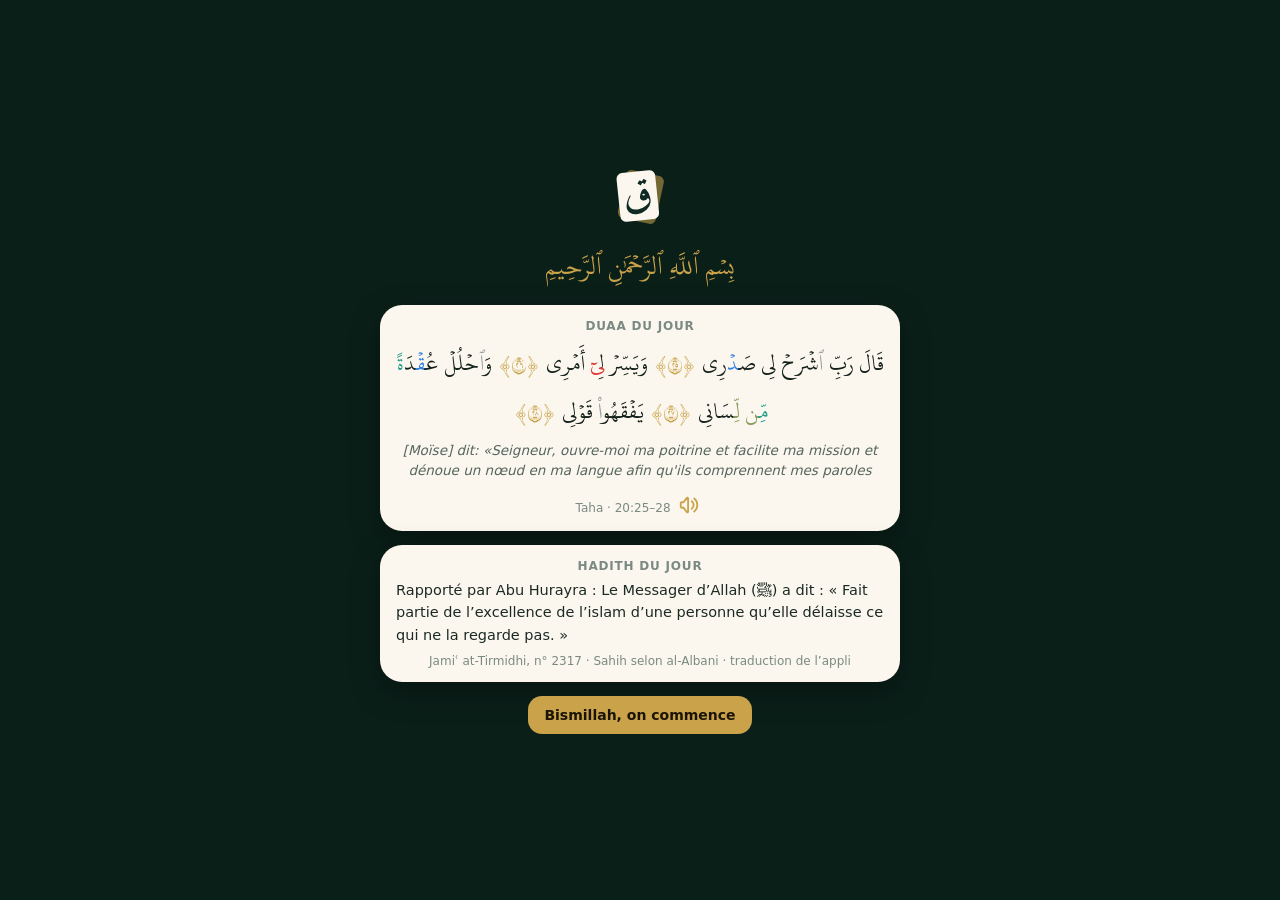
==== commit 0db6499a: "v2.8.0 : couleurs du tajwid (réglable, avec légende) Co-Authored-By: Claude Sonnet 5.5 <noreply@anth" ====
--- a/index.html
+++ b/index.html
@@ -24,8 +24,8 @@
 <meta name="apple-mobile-web-app-title" content="Muraja'a">
 <meta name="application-name" content="Muraja'a">
 <meta name="apple-mobile-web-app-status-bar-style" content="black-translucent">
-<link rel="preload" href="fonts/uthmanic-hafs.woff2?v=2.6.0" as="font" type="font/woff2" crossorigin>
-<link rel="stylesheet" href="style.css?v=2.6.0">
+<link rel="preload" href="fonts/uthmanic-hafs.woff2?v=2.8.0" as="font" type="font/woff2" crossorigin>
+<link rel="stylesheet" href="style.css?v=2.8.0">
 </head>
 <body>
 <div id="app">
@@ -92,7 +92,7 @@
   </nav>
 </div>
 <div id="loading" class="loading"><div class="lts" aria-hidden="true"><i class="lt" style="left:43%;top:24%;font-size:32px;--r:-2deg;animation-delay:-1.2s;animation-duration:5.2s">ق</i><i class="lt" style="left:76%;top:12%;font-size:31px;--r:2deg;animation-delay:-2.7s;animation-duration:5.9s">ر</i><i class="lt" style="left:55%;top:13%;font-size:29px;--r:11deg;animation-delay:-0.7s;animation-duration:7.2s">آ</i><i class="lt" style="left:17%;top:33%;font-size:29px;--r:11deg;animation-delay:-1.9s;animation-duration:7.3s">ن</i><i class="lt" style="left:76%;top:55%;font-size:34px;--r:-7deg;animation-delay:-0.1s;animation-duration:5.9s">ك</i><i class="lt" style="left:55%;top:23%;font-size:37px;--r:-19deg;animation-delay:-1.6s;animation-duration:7.3s">ت</i><i class="lt" style="left:76%;top:78%;font-size:30px;--r:11deg;animation-delay:-1.9s;animation-duration:6.5s">ا</i><i class="lt" style="left:9%;top:84%;font-size:53px;--r:24deg;animation-delay:-0.6s;animation-duration:7.7s">ب</i><i class="lt" style="left:42%;top:64%;font-size:45px;--r:-10deg;animation-delay:-1.8s;animation-duration:6.8s">ه</i><i class="lt" style="left:25%;top:36%;font-size:57px;--r:-4deg;animation-delay:-0.2s;animation-duration:6.2s">د</i><i class="lt" style="left:59%;top:41%;font-size:58px;--r:1deg;animation-delay:-1.8s;animation-duration:5.3s">ى</i><i class="lt" style="left:23%;top:48%;font-size:28px;--r:17deg;animation-delay:-0.5s;animation-duration:7.0s">ن</i><i class="lt" style="left:11%;top:76%;font-size:46px;--r:-4deg;animation-delay:-1.7s;animation-duration:8.5s">و</i><i class="lt" style="left:90%;top:49%;font-size:55px;--r:-21deg;animation-delay:-1.8s;animation-duration:7.3s">ر</i><i class="lt" style="left:13%;top:39%;font-size:29px;--r:21deg;animation-delay:-1.4s;animation-duration:7.7s">ح</i><i class="lt" style="left:91%;top:44%;font-size:54px;--r:-7deg;animation-delay:-1.9s;animation-duration:9.0s">م</i><i class="lt" style="left:93%;top:54%;font-size:55px;--r:-3deg;animation-delay:-2.7s;animation-duration:6.4s">ة</i><i class="lt" style="left:23%;top:83%;font-size:44px;--r:-17deg;animation-delay:-0.4s;animation-duration:5.2s">ذ</i><i class="lt" style="left:33%;top:55%;font-size:31px;--r:-15deg;animation-delay:-1.2s;animation-duration:8.5s">ك</i><i class="lt" style="left:59%;top:56%;font-size:53px;--r:10deg;animation-delay:-1.6s;animation-duration:8.5s">ر</i><i class="lt" style="left:37%;top:58%;font-size:50px;--r:-11deg;animation-delay:-3.0s;animation-duration:7.7s">ع</i><i class="lt" style="left:21%;top:15%;font-size:40px;--r:-25deg;animation-delay:-0.5s;animation-duration:5.9s">ل</i><i class="lt" style="left:64%;top:80%;font-size:35px;--r:1deg;animation-delay:-0.5s;animation-duration:6.1s">م</i><i class="lt" style="left:70%;top:52%;font-size:34px;--r:19deg;animation-delay:-1.8s;animation-duration:6.3s">إ</i><i class="lt" style="left:67%;top:84%;font-size:55px;--r:24deg;animation-delay:-2.0s;animation-duration:8.0s">ي</i><i class="lt" style="left:89%;top:76%;font-size:32px;--r:5deg;animation-delay:-1.2s;animation-duration:6.6s">م</i></div><span class="ltxt">Chargement du Coran…</span></div>
-<script src="ads-config.js?v=2.6.0"></script>
-<script src="app.js?v=2.6.0"></script>
+<script src="ads-config.js?v=2.8.0"></script>
+<script src="app.js?v=2.8.0"></script>
 </body>
 </html>
--- a/style.css
+++ b/style.css
@@ -385,3 +385,8 @@
 .mmw{font-size:inherit;padding:2px 10px;margin:2px;min-height:0}
 .mmw.good{background:var(--good-bg);color:var(--good-fg);border-color:var(--green)}
 .mmw.bad{background:var(--bad-bg);color:var(--bad-fg);border-color:var(--red)}
+
+.tj-h,.tj-s,.tj-l{color:#9aa0a6}.tj-n{color:#e8801a}.tj-p{color:#e8a21a}.tj-o{color:#e03a3a}.tj-m{color:#c2185b}
+.tj-q{color:#2f7fe0}.tj-f{color:#e056a8}.tj-c{color:#c04ec0}.tj-g{color:#2aa65c}.tj-a{color:#1f9d8a}.tj-u{color:#8a9a5b}
+.tj-w{color:#5cb85c}.tj-i{color:#20a0c8}.tj-d,.tj-b{color:#7e9a8a}
+.tjleg{margin:8px 0 2px;font-size:13px}.tjleg summary{cursor:pointer;opacity:.8;padding:4px 0}.tjleg div{padding:2px 0}.tjdot{font-size:16px}
